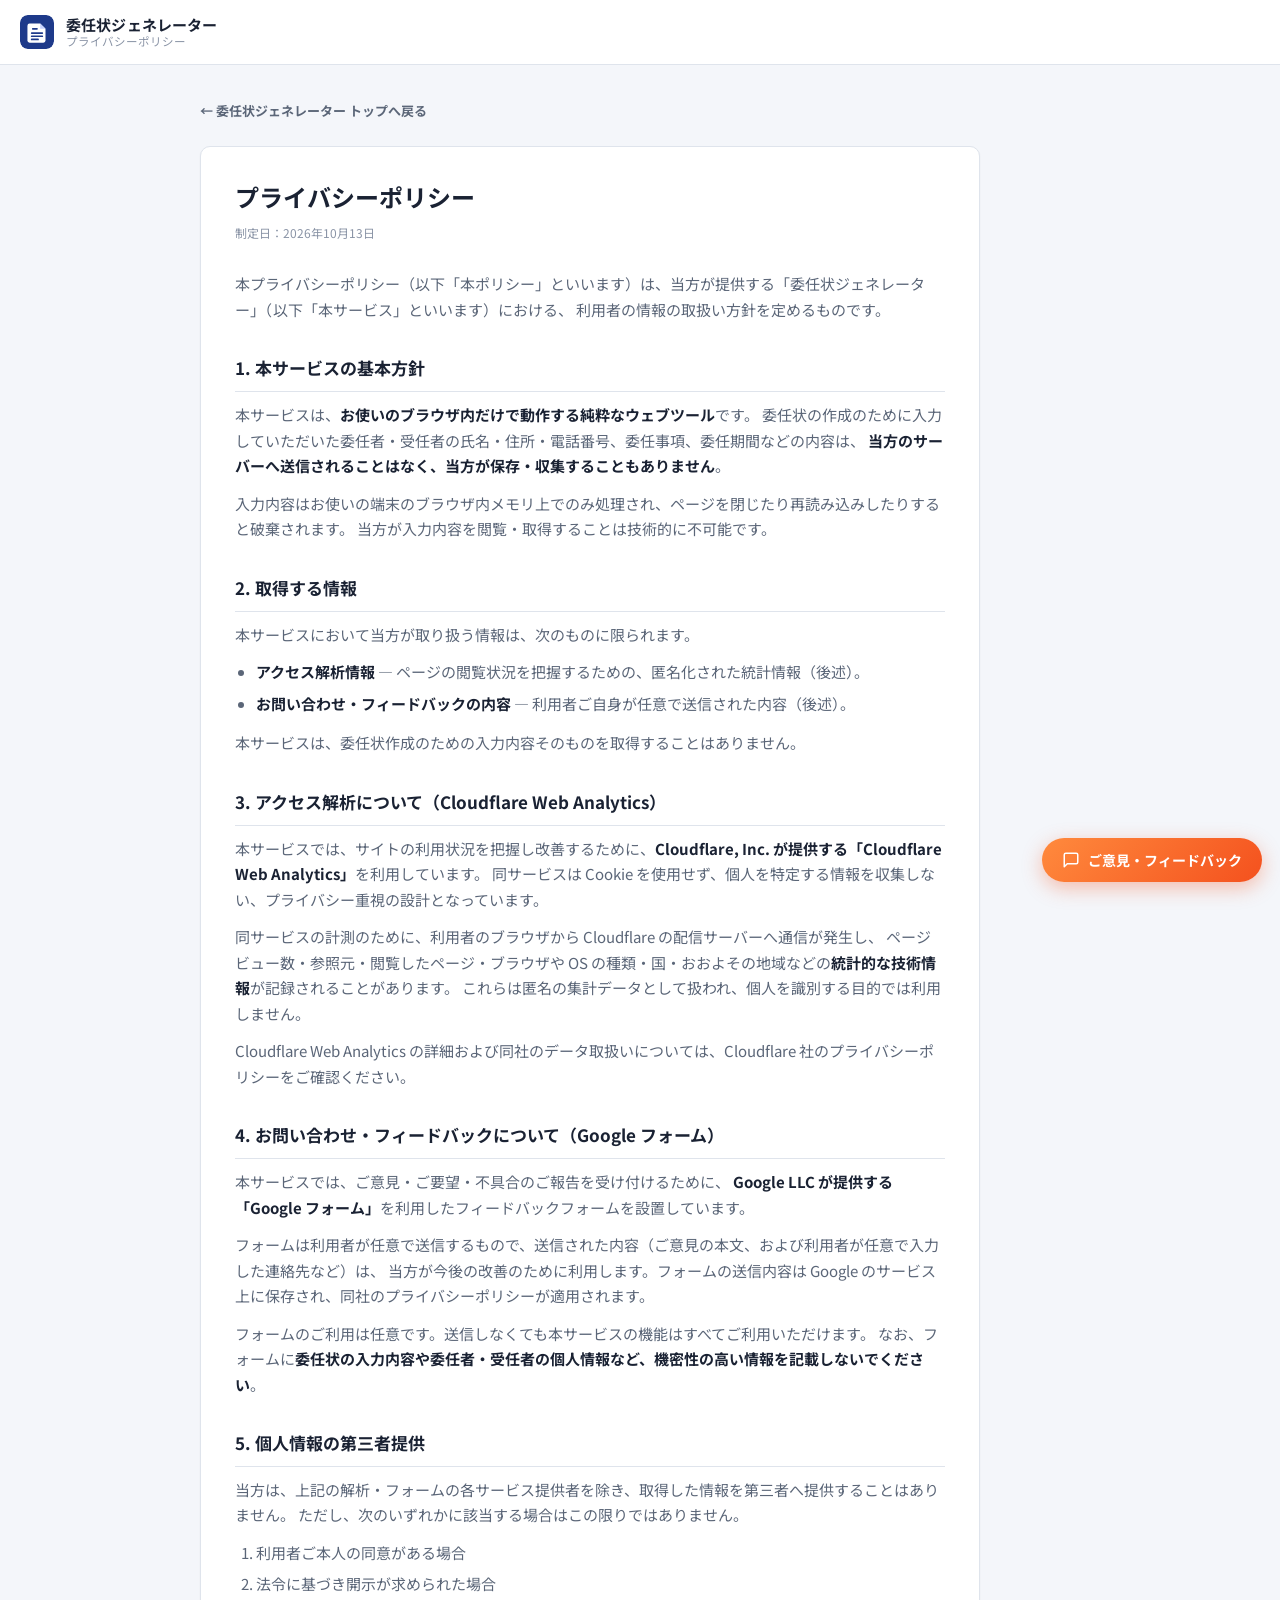
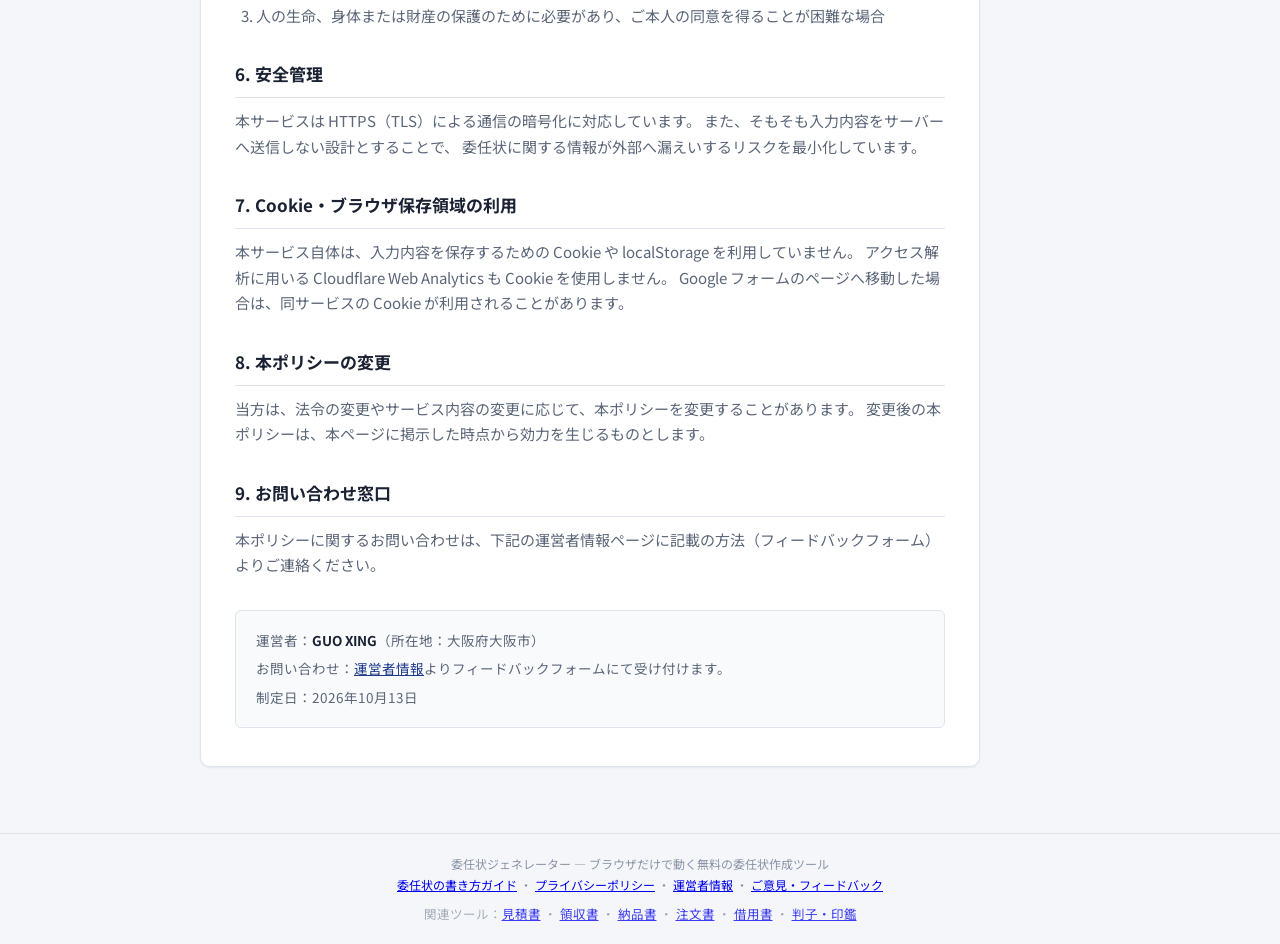
==== privacy.html @ 8fd9bf95 "新建委任状ジェネレーター：委任状PDF作成ツール(双栏form+A4预览+i18n+書き方教程)" ====
<!DOCTYPE html>
<html lang="ja">
<head>
<meta charset="UTF-8">
<meta name="viewport" content="width=device-width, initial-scale=1">
<title>プライバシーポリシー｜委任状ジェネレーター</title>
<meta name="description" content="委任状ジェネレーターにおける個人情報・利用データの取扱い方針です。委任者・受任者の氏名住所など入力内容はブラウザ内のみで処理され、サーバーへ送信・保存されません。アクセス解析（Cloudflare Web Analytics）とフィードバック（Google フォーム）についても説明します。">
<meta name="robots" content="index, follow">
<link rel="canonical" href="https://www.reveriel.com/ininjo-generator/privacy.html">
<meta property="og:type" content="website">
<meta property="og:title" content="プライバシーポリシー｜委任状ジェネレーター">
<meta property="og:description" content="入力内容はブラウザ内のみで処理。サーバーへ送信・保存しません。アクセス解析とお問い合わせの取扱いについて定めます。">
<meta property="og:locale" content="ja_JP">
<meta property="og:url" content="https://www.reveriel.com/ininjo-generator/privacy.html">
<meta property="og:image" content="https://www.reveriel.com/ininjo-generator/og-image.png">
<meta name="twitter:card" content="summary_large_image">
<meta name="twitter:image" content="https://www.reveriel.com/ininjo-generator/og-image.png">
<link rel="icon" href="data:image/svg+xml,%3Csvg xmlns='http://www.w3.org/2000/svg' viewBox='0 0 32 32'%3E%3Crect width='32' height='32' rx='7' fill='%231e3a8a'/%3E%3Cpath d='M9 8h10l5 5v11a2 2 0 0 1-2 2H9a2 2 0 0 1-2-2V10a2 2 0 0 1 2-2z' fill='%23ffffff'/%3E%3Cpath d='M19 8v5h5' fill='%23c7d2fe'/%3E%3Cg stroke='%231e3a8a' stroke-width='1.6' stroke-linecap='round'%3E%3Cpath d='M12 13h4M11 17h10M11 20h10M11 23h6'/%3E%3C/g%3E%3C/svg%3E">
<link rel="preconnect" href="https://fonts.googleapis.com">
<link rel="preconnect" href="https://fonts.gstatic.com" crossorigin>
<link href="https://fonts.googleapis.com/css2?family=Noto+Sans+JP:wght@400;500;700&display=swap" rel="stylesheet">
<link rel="stylesheet" href="style.css">
<link rel="stylesheet" href="guide.css">
<!-- Cloudflare Web Analytics --><script type='module' src='https://static.cloudflareinsights.com/beacon.min.js' data-cf-beacon='{"token": "6fc01bf3ac5e457ba1bd16b91e5b653e"}'></script><!-- End Cloudflare Web Analytics -->
</head>
<body>

<header class="site-header no-print">
  <div class="wrap header-inner">
    <a class="brand" href="https://www.reveriel.com/ininjo-generator/" style="text-decoration:none;color:inherit;">
      <svg class="brand-mark" viewBox="0 0 32 32" aria-hidden="true">
        <rect width="32" height="32" rx="7" fill="currentColor"/>
        <path d="M9 8h10l5 5v11a2 2 0 0 1-2 2H9a2 2 0 0 1-2-2V10a2 2 0 0 1 2-2z" fill="#fff"/>
        <path d="M19 8v5h5" fill="#c7d2fe"/>
        <g stroke="currentColor" stroke-width="1.6" stroke-linecap="round">
          <path d="M12 13h4M11 17h10M11 20h10M11 23h6"/>
        </g>
      </svg>
      <div class="brand-text">
        <strong>委任状ジェネレーター</strong>
        <span>プライバシーポリシー</span>
      </div>
    </a>
  </div>
</header>

<main class="wrap">
  <section class="legal-page">
    <div class="guide-col">
      <a class="legal-back" href="https://www.reveriel.com/ininjo-generator/">← 委任状ジェネレーター トップへ戻る</a>

      <article class="legal">
        <h1>プライバシーポリシー</h1>
        <p class="legal-meta">制定日：2026年10月13日</p>

        <p>
          本プライバシーポリシー（以下「本ポリシー」といいます）は、当方が提供する「委任状ジェネレーター」（以下「本サービス」といいます）における、
          利用者の情報の取扱い方針を定めるものです。
        </p>

        <h2>1. 本サービスの基本方針</h2>
        <p>
          本サービスは、<strong>お使いのブラウザ内だけで動作する純粋なウェブツール</strong>です。
          委任状の作成のために入力していただいた委任者・受任者の氏名・住所・電話番号、委任事項、委任期間などの内容は、
          <strong>当方のサーバーへ送信されることはなく、当方が保存・収集することもありません</strong>。
        </p>
        <p>
          入力内容はお使いの端末のブラウザ内メモリ上でのみ処理され、ページを閉じたり再読み込みしたりすると破棄されます。
          当方が入力内容を閲覧・取得することは技術的に不可能です。
        </p>

        <h2>2. 取得する情報</h2>
        <p>本サービスにおいて当方が取り扱う情報は、次のものに限られます。</p>
        <ul>
          <li><strong>アクセス解析情報</strong> — ページの閲覧状況を把握するための、匿名化された統計情報（後述）。</li>
          <li><strong>お問い合わせ・フィードバックの内容</strong> — 利用者ご自身が任意で送信された内容（後述）。</li>
        </ul>
        <p>本サービスは、委任状作成のための入力内容そのものを取得することはありません。</p>

        <h2>3. アクセス解析について（Cloudflare Web Analytics）</h2>
        <p>
          本サービスでは、サイトの利用状況を把握し改善するために、<strong>Cloudflare, Inc. が提供する「Cloudflare Web Analytics」</strong>を利用しています。
          同サービスは Cookie を使用せず、個人を特定する情報を収集しない、プライバシー重視の設計となっています。
        </p>
        <p>
          同サービスの計測のために、利用者のブラウザから Cloudflare の配信サーバーへ通信が発生し、
          ページビュー数・参照元・閲覧したページ・ブラウザや OS の種類・国・おおよその地域などの<strong>統計的な技術情報</strong>が記録されることがあります。
          これらは匿名の集計データとして扱われ、個人を識別する目的では利用しません。
        </p>
        <p>
          Cloudflare Web Analytics の詳細および同社のデータ取扱いについては、Cloudflare 社のプライバシーポリシーをご確認ください。
        </p>

        <h2>4. お問い合わせ・フィードバックについて（Google フォーム）</h2>
        <p>
          本サービスでは、ご意見・ご要望・不具合のご報告を受け付けるために、
          <strong>Google LLC が提供する「Google フォーム」</strong>を利用したフィードバックフォームを設置しています。
        </p>
        <p>
          フォームは利用者が任意で送信するもので、送信された内容（ご意見の本文、および利用者が任意で入力した連絡先など）は、
          当方が今後の改善のために利用します。フォームの送信内容は Google のサービス上に保存され、同社のプライバシーポリシーが適用されます。
        </p>
        <p>
          フォームのご利用は任意です。送信しなくても本サービスの機能はすべてご利用いただけます。
          なお、フォームに<strong>委任状の入力内容や委任者・受任者の個人情報など、機密性の高い情報を記載しないでください</strong>。
        </p>

        <h2>5. 個人情報の第三者提供</h2>
        <p>
          当方は、上記の解析・フォームの各サービス提供者を除き、取得した情報を第三者へ提供することはありません。
          ただし、次のいずれかに該当する場合はこの限りではありません。
        </p>
        <ol>
          <li>利用者ご本人の同意がある場合</li>
          <li>法令に基づき開示が求められた場合</li>
          <li>人の生命、身体または財産の保護のために必要があり、ご本人の同意を得ることが困難な場合</li>
        </ol>

        <h2>6. 安全管理</h2>
        <p>
          本サービスは HTTPS（TLS）による通信の暗号化に対応しています。
          また、そもそも入力内容をサーバーへ送信しない設計とすることで、
          委任状に関する情報が外部へ漏えいするリスクを最小化しています。
        </p>

        <h2>7. Cookie・ブラウザ保存領域の利用</h2>
        <p>
          本サービス自体は、入力内容を保存するための Cookie や localStorage を利用していません。
          アクセス解析に用いる Cloudflare Web Analytics も Cookie を使用しません。
          Google フォームのページへ移動した場合は、同サービスの Cookie が利用されることがあります。
        </p>

        <h2>8. 本ポリシーの変更</h2>
        <p>
          当方は、法令の変更やサービス内容の変更に応じて、本ポリシーを変更することがあります。
          変更後の本ポリシーは、本ページに掲示した時点から効力を生じるものとします。
        </p>

        <h2>9. お問い合わせ窓口</h2>
        <p>
          本ポリシーに関するお問い合わせは、下記の運営者情報ページに記載の方法（フィードバックフォーム）よりご連絡ください。
        </p>
        <div class="legal-contact">
          <p>運営者：<strong>GUO XING</strong>（所在地：大阪府大阪市）</p>
          <p>お問い合わせ：<a href="https://www.reveriel.com/ininjo-generator/company.html">運営者情報</a>よりフィードバックフォームにて受け付けます。</p>
          <p>制定日：2026年10月13日</p>
        </div>
      </article>
    </div>
  </section>
</main>

<footer class="site-footer no-print">
  <div class="wrap">
    <p>委任状ジェネレーター — ブラウザだけで動く無料の委任状作成ツール</p>
    <p>
      <a href="https://www.reveriel.com/ininjo-generator/ininjo-kakikata.html">委任状の書き方ガイド</a> ・
      <a href="https://www.reveriel.com/ininjo-generator/privacy.html">プライバシーポリシー</a> ・
      <a href="https://www.reveriel.com/ininjo-generator/company.html">運営者情報</a> ・
      <a href="https://docs.google.com/forms/d/e/1FAIpQLSfHGUfgAlViT3TFiVtJi_EpJ4ioUpd9oGyaJ7rehEV-gBH_PA/viewform?usp=pp_url&amp;entry.1745177199=%E5%A7%94%E4%BB%BB%E7%8A%B6" target="_blank" rel="noopener">ご意見・フィードバック</a>
    </p>
    <p style="margin-top:8px;font-size:12.5px;opacity:.75;">関連ツール：<a href="https://www.reveriel.com/mitsumori-pdf/">見積書</a> ・ <a href="https://www.reveriel.com/ryoshusho-pdf/">領収書</a> ・ <a href="https://www.reveriel.com/nohinsho-pdf/">納品書</a> ・ <a href="https://www.reveriel.com/chumonsho-pdf/">注文書</a> ・ <a href="https://www.reveriel.com/shakuyo-contract/">借用書</a> ・ <a href="https://www.reveriel.com/hanko-generator/">判子・印鑑</a></p>
  </div>
</footer>

<a href="https://docs.google.com/forms/d/e/1FAIpQLSfHGUfgAlViT3TFiVtJi_EpJ4ioUpd9oGyaJ7rehEV-gBH_PA/viewform?usp=pp_url&amp;entry.1745177199=%E5%A7%94%E4%BB%BB%E7%8A%B6" target="_blank" rel="noopener" class="feedback-fab" aria-label="ご意見・フィードバックを送る">
  <svg viewBox="0 0 24 24" fill="none" stroke="currentColor" stroke-width="2" stroke-linecap="round" stroke-linejoin="round" aria-hidden="true"><path d="M21 15a2 2 0 0 1-2 2H7l-4 4V5a2 2 0 0 1 2-2h14a2 2 0 0 1 2 2z"/></svg>
  <span>ご意見・フィードバック</span>
</a>
</body>
</html>
---- style.css ----
/* =========================================================
   委任状ジェネレーター — style.css
   （見積書・借用書ツールと同じ配色・A4 排版を踏襲）
   ========================================================= */

:root {
  --c-bg:            #f4f6fa;
  --c-surface:       #ffffff;
  --c-surface-2:     #f8fafc;
  --c-border:        #dfe4ec;
  --c-border-strong: #c3cad6;
  --c-text:          #1a2233;
  --c-text-muted:    #5b6678;
  --c-text-faint:    #8a94a6;
  --c-accent:        #1e3a8a;
  --c-accent-soft:   #e8edf9;
  --c-accent-hover:  #16295f;
  --c-danger:        #b42318;
  --c-danger-soft:   #fef3f2;
  --c-success:       #067647;
  --c-focus:         #4f7cf7;

  --paper-bg:        #ffffff;
  --paper-ink:       #111827;
  --paper-line:      #d7dce5;
  --paper-line-soft: #eaedf3;
  --paper-accent:    #1e3a8a;

  --radius:    10px;
  --radius-sm: 6px;
  --shadow-sm: 0 1px 2px rgba(16, 24, 40, .06);
  --shadow-lg: 0 4px 24px rgba(16, 24, 40, .10);

  --font: "Noto Sans JP", -apple-system, BlinkMacSystemFont, "Hiragino Kaku Gothic ProN",
          "Hiragino Sans", "Yu Gothic", Meiryo, sans-serif;
  --font-serif: "Noto Serif JP", "Hiragino Mincho ProN", "Yu Mincho", YuMincho, serif;
}

@media (prefers-color-scheme: dark) {
  :root {
    --c-bg:            #10141c;
    --c-surface:       #18202c;
    --c-surface-2:     #1e2733;
    --c-border:        #2c3644;
    --c-border-strong: #3d4a5c;
    --c-text:          #e8ecf3;
    --c-text-muted:    #a2adbe;
    --c-text-faint:    #7d8899;
    --c-accent:        #7f9bf5;
    --c-accent-soft:   #1e2a45;
    --c-accent-hover:  #9db3f8;
    --c-danger:        #f4746a;
    --c-danger-soft:   #33191a;
    --c-success:       #4ec98b;
    --shadow-sm: 0 1px 2px rgba(0, 0, 0, .4);
    --shadow-lg: 0 4px 24px rgba(0, 0, 0, .5);
  }
}

* { box-sizing: border-box; }

/* `hidden` 属性は UA スタイルの [hidden]{display:none} に依存するため、
   作者スタイルで display を指定した要素では無効になる。確実に効かせる。 */
[hidden] { display: none !important; }

html { -webkit-text-size-adjust: 100%; }

body {
  margin: 0;
  background: var(--c-bg);
  color: var(--c-text);
  font-family: var(--font);
  font-size: 15px;
  line-height: 1.7;
  font-feature-settings: "palt" 0;
}

.wrap {
  width: 100%;
  max-width: 1440px;
  margin-inline: auto;
  padding-inline: 20px;
}

.ic { width: 1.1em; height: 1.1em; flex: none; }

/* ---------------- ヘッダー ---------------- */

.site-header {
  position: sticky;
  top: 0;
  z-index: 30;
  background: var(--c-surface);
  border-bottom: 1px solid var(--c-border);
  backdrop-filter: saturate(180%) blur(8px);
}

.header-inner {
  display: flex;
  align-items: center;
  justify-content: space-between;
  gap: 16px;
  min-height: 64px;
  flex-wrap: wrap;
  padding-block: 10px;
}

.brand { display: flex; align-items: center; gap: 12px; }

.brand-mark {
  width: 34px; height: 34px; flex: none;
  color: var(--c-accent);
  border-radius: 8px;
}

.brand-text { display: flex; flex-direction: column; line-height: 1.3; }
.brand-text strong { font-size: 15px; font-weight: 700; letter-spacing: .01em; }
.brand-text span { font-size: 11.5px; color: var(--c-text-faint); }

.header-actions { display: flex; align-items: center; gap: 8px; flex-wrap: wrap; }

/* ---------------- ボタン ---------------- */

.btn {
  display: inline-flex;
  align-items: center;
  justify-content: center;
  gap: 7px;
  padding: 10px 18px;
  font-family: inherit;
  font-size: 14px;
  font-weight: 500;
  line-height: 1.2;
  border: 1px solid transparent;
  border-radius: var(--radius-sm);
  cursor: pointer;
  text-decoration: none;
  transition: background-color .15s, border-color .15s, color .15s;
  white-space: nowrap;
}

.btn:focus-visible { outline: 2px solid var(--c-focus); outline-offset: 2px; }

.btn-primary { background: var(--c-accent); color: #fff; }
.btn-primary:hover { background: var(--c-accent-hover); }
@media (prefers-color-scheme: dark) { .btn-primary { color: #0d1220; } }

.btn-ghost {
  background: transparent;
  color: var(--c-text-muted);
  border-color: var(--c-border);
}
.btn-ghost:hover { background: var(--c-surface-2); color: var(--c-text); }

.btn-outline {
  background: var(--c-surface);
  color: var(--c-accent);
  border-color: var(--c-border-strong);
}
.btn-outline:hover { background: var(--c-accent-soft); border-color: var(--c-accent); }

.btn-sm { padding: 7px 13px; font-size: 13px; }

/* ---------------- レイアウト ---------------- */

.layout {
  display: grid;
  grid-template-columns: minmax(380px, 1fr) minmax(0, 1.25fr);
  gap: 26px;
  align-items: start;
  padding-block: 26px 40px;
}

@media (max-width: 980px) {
  /* minmax(0,1fr) にしないと、中の要素の min-content 幅で
     グリッドが横に広がってしまう（横スクロールの原因） */
  .layout { grid-template-columns: minmax(0, 1fr); gap: 20px; }
}

.pane { min-width: 0; }

.form-pane { display: flex; flex-direction: column; gap: 14px; }

.pane-head h2 { margin: 0 0 4px; font-size: 17px; font-weight: 700; }
.pane-head .hint { margin: 0; }

/* ---------------- フォーム ---------------- */

.card {
  background: var(--c-surface);
  border: 1px solid var(--c-border);
  border-radius: var(--radius);
  padding: 18px;
  margin: 0 0 14px;
  box-shadow: var(--shadow-sm);
}

.card legend {
  padding: 0 6px;
  font-size: 13.5px;
  font-weight: 700;
  color: var(--c-text);
}

.field { margin-bottom: 14px; }
.field:last-child { margin-bottom: 0; }

.field label {
  display: block;
  font-size: 13px;
  font-weight: 500;
  color: var(--c-text-muted);
  margin-bottom: 5px;
}

.req {
  display: inline-block;
  margin-left: 6px;
  font-size: 10.5px;
  font-weight: 500;
  color: var(--c-danger);
  border: 1px solid currentColor;
  border-radius: 3px;
  padding: 0 4px;
  line-height: 1.5;
  vertical-align: 1px;
}

.grid-2 {
  display: grid;
  grid-template-columns: 1fr 1fr;
  gap: 12px;
}

@media (max-width: 560px) {
  .grid-2 { grid-template-columns: 1fr; gap: 0; }
}

input[type="text"],
input[type="date"],
select,
textarea {
  width: 100%;
  padding: 9px 11px;
  font-family: inherit;
  font-size: 14px;
  color: var(--c-text);
  background: var(--c-surface-2);
  border: 1px solid var(--c-border);
  border-radius: var(--radius-sm);
  transition: border-color .15s, box-shadow .15s, background-color .15s;
}

textarea { resize: vertical; line-height: 1.6; }

input:focus, select:focus, textarea:focus {
  outline: none;
  background: var(--c-surface);
  border-color: var(--c-accent);
  box-shadow: 0 0 0 3px var(--c-accent-soft);
}

.help {
  margin: 5px 0 0;
  font-size: 11.5px;
  color: var(--c-text-faint);
  line-height: 1.5;
}

.hint {
  font-size: 12px;
  color: var(--c-text-faint);
  line-height: 1.6;
}

/* ラジオ（委任期間の有無） */

.radio-row {
  display: flex;
  flex-wrap: wrap;
  gap: 8px 18px;
  margin: 0 0 12px;
  padding: 0;
  border: 0;
}

.radio-row label {
  display: inline-flex;
  align-items: center;
  gap: 6px;
  font-size: 13.5px;
  color: var(--c-text);
  cursor: pointer;
}

.radio-row input[type="radio"] { accent-color: var(--c-accent); width: 15px; height: 15px; }

/* ---------------- プレビュー ---------------- */

.preview-pane { position: static; }

.preview-bar {
  display: flex;
  align-items: center;
  gap: 7px;
  font-size: 12px;
  color: var(--c-text-faint);
  margin-bottom: 8px;
  padding-left: 2px;
}

.preview-bar .dot {
  width: 7px; height: 7px;
  border-radius: 50%;
  background: var(--c-success);
  box-shadow: 0 0 0 3px color-mix(in srgb, var(--c-success) 20%, transparent);
}

.paper-wrap { overflow-x: auto; }

.paper {
  width: 100%;
  max-width: 210mm;
  min-height: 297mm;
  margin-inline: auto;
  padding: 16mm 17mm;
  background: var(--paper-bg);
  color: var(--paper-ink);
  border: 1px solid var(--c-border);
  border-radius: 4px;
  box-shadow: var(--shadow-lg);
  font-family: var(--font-serif);
  font-size: 13px;
  line-height: 1.75;
}

/* 宛先 + 作成日 */

.doc-topline {
  display: flex;
  align-items: flex-start;
  justify-content: space-between;
  gap: 20px;
  margin-bottom: 30px;
}

.doc-recipient {
  margin: 0;
  font-size: 15px;
  font-weight: 600;
  line-height: 1.5;
  word-break: break-word;
  max-width: 60%;
}

.doc-recipient .honorific { margin-left: 6px; font-size: 13px; font-weight: 500; }

.doc-date {
  margin: 0;
  font-size: 13.5px;
  text-align: right;
  white-space: nowrap;
}

/* 書類タイトル */

.doc-title {
  margin: 0 0 26px;
  font-size: 26px;
  font-weight: 700;
  letter-spacing: .3em;
  text-indent: .3em;
  text-align: center;
  color: var(--paper-ink);
}

.doc-lead {
  margin: 0 0 22px;
  font-size: 13.5px;
  line-height: 2;
  word-break: break-word;
}

.ki-mark {
  margin: 0 0 14px;
  font-size: 15px;
  font-weight: 700;
  letter-spacing: .6em;
  text-indent: .6em;
  text-align: center;
}

/* 記書きの項目 */

.doc-items {
  margin: 0;
  padding: 0;
  list-style: none;
  counter-reset: item;
}

.doc-item {
  position: relative;
  padding-left: 2.2em;
  margin-bottom: 18px;
}

.doc-item::before {
  counter-increment: item;
  content: counter(item) ".";
  position: absolute;
  left: .6em;
  top: 0;
  font-weight: 600;
}

.item-title {
  margin: 0 0 4px;
  font-size: 13.5px;
  font-weight: 700;
}

.item-body {
  margin: 0;
  font-size: 13px;
  line-height: 1.9;
  white-space: pre-wrap;
  word-break: break-word;
}

/* 当事者（受任者）情報 */

.party { margin: 0; }

.party-line {
  display: flex;
  gap: 10px;
  margin: 0 0 2px;
  font-size: 13px;
  line-height: 1.8;
}

.party-label {
  flex: none;
  min-width: 3.6em;
  color: #6b7280;
}

.party-value { word-break: break-word; }

/* 署名・押印欄 */

.sign-block {
  margin-top: 34px;
  display: flex;
  flex-direction: column;
  align-items: flex-end;
  text-align: right;
}

.sign-date { margin: 0 0 14px; font-size: 13.5px; }

.sign-role {
  margin: 0 0 4px;
  font-size: 12.5px;
  font-weight: 700;
  letter-spacing: .1em;
}

.sign-line {
  display: flex;
  gap: 10px;
  justify-content: flex-end;
  align-items: baseline;
  margin: 0 0 2px;
  font-size: 13px;
  line-height: 1.9;
  max-width: 100%;
}

.sign-line .party-label { min-width: 3.4em; }

.sign-name { font-size: 15px; font-weight: 600; letter-spacing: .06em; }

.seal-box {
  display: inline-flex;
  align-items: center;
  justify-content: center;
  width: 26px; height: 26px;
  margin-left: 10px;
  border: 1.4px solid var(--paper-accent);
  border-radius: 3px;
  color: var(--paper-accent);
  font-size: 13px;
  line-height: 1;
  flex: none;
  transform: translateY(4px);
}

/* 注記 */

.paper-footnote {
  margin: 26px 0 0;
  padding-top: 8px;
  border-top: 1px solid var(--paper-line-soft);
  font-size: 10.5px;
  color: #6b7280;
}

/* プレースホルダ・未入力表示（画面上のみ。印刷時は非表示） */
.ph { color: #9aa3b2; font-weight: 400; }

/* ---------------- プライバシー注記 ---------------- */

.privacy-note {
  display: flex;
  align-items: flex-start;
  gap: 8px;
  margin: 0;
  padding: 11px 14px;
  font-size: 12px;
  color: var(--c-text-muted);
  background: var(--c-surface-2);
  border: 1px solid var(--c-border);
  border-radius: var(--radius);
  line-height: 1.6;
}

.privacy-note .ic { color: var(--c-success); margin-top: .2em; }

/* ---------------- SEO セクション ---------------- */

.seo {
  grid-column: 1 / -1;
  background: var(--c-surface);
  border: 1px solid var(--c-border);
  border-radius: var(--radius);
  padding: 28px 30px;
  box-shadow: var(--shadow-sm);
}

@media (max-width: 640px) {
  .seo { padding: 22px 18px; }
}

.seo h2 { margin: 0 0 12px; font-size: 19px; font-weight: 700; }

.seo h3 {
  margin: 26px 0 10px;
  font-size: 15px;
  font-weight: 700;
  padding-left: 10px;
  border-left: 3px solid var(--c-accent);
}

.seo p {
  margin: 0 0 12px;
  color: var(--c-text-muted);
  max-width: 82ch;
}

.seo strong { color: var(--c-text); font-weight: 700; }

.seo-list {
  margin: 0 0 8px;
  padding-left: 1.3em;
  color: var(--c-text-muted);
  max-width: 82ch;
}

.seo-list li { margin-bottom: 7px; }

.faq { margin: 0; max-width: 82ch; }
.faq dt {
  font-weight: 700;
  color: var(--c-text);
  margin-top: 14px;
  font-size: 14px;
}
.faq dd {
  margin: 4px 0 0;
  color: var(--c-text-muted);
}

.disclaimer {
  margin-top: 24px !important;
  padding-top: 14px;
  border-top: 1px solid var(--c-border);
  font-size: 12px;
  color: var(--c-text-faint) !important;
}

/* ---------------- フッター ---------------- */

.site-footer {
  border-top: 1px solid var(--c-border);
  padding-block: 20px;
  margin-top: 10px;
}

.site-footer p {
  margin: 0;
  font-size: 12px;
  color: var(--c-text-faint);
  text-align: center;
}

/* =========================================================
   印刷 / PDF 出力
   ========================================================= */

@page {
  size: A4 portrait;
  margin: 16mm 17mm;
}

@media print {
  :root {
    --c-bg: #fff;
    --c-surface: #fff;
  }

  html, body {
    background: #fff !important;
    color: #000;
    font-size: 11pt;
  }

  /* 印刷対象（プレビュー）を素直に流すためのリセット。
     注意: `.pane` はここに含めないこと。`.form-pane` も `.pane` を持つため、
     後方の display:block !important が非表示指定を打ち消してしまう。 */
  .wrap,
  .layout,
  .preview-pane,
  .preview-pane .paper-wrap {
    display: block !important;
    width: auto !important;
    max-width: none !important;
    margin: 0 !important;
    padding: 0 !important;
    gap: 0 !important;
    position: static !important;
    overflow: visible !important;
    box-shadow: none !important;
    border: 0 !important;
    background: transparent !important;
  }

  /* 印刷しない要素。上のリセットより必ず後に置く。 */
  .no-print,
  .feedback-fab,
  .site-header,
  .form-pane,
  .seo,
  .site-footer,
  .preview-bar {
    display: none !important;
  }

  .paper {
    width: 100% !important;
    max-width: none !important;
    min-height: 0 !important;
    margin: 0 !important;
    padding: 0 !important;
    border: 0 !important;
    border-radius: 0 !important;
    box-shadow: none !important;
    background: #fff !important;
    color: #000 !important;
    font-size: 11pt;
    line-height: 1.8;
  }

  .doc-item,
  .sign-block,
  .doc-topline {
    break-inside: avoid;
    page-break-inside: avoid;
  }

  .doc-title { break-after: avoid; page-break-after: avoid; font-size: 20pt; letter-spacing: .3em; margin-bottom: 11mm; }
  .seal-box { -webkit-print-color-adjust: exact; print-color-adjust: exact; }

  .sign-block { break-inside: auto; }
  a[href]::after { content: none !important; }

  /* 画面用のヒント表示は紙に出さない */
  .ph { display: none !important; }
}

/* =========================================================
   シェア（バイラル導線） — 印刷時は .no-print で非表示
   ========================================================= */
.share-block {
  grid-column: 1 / -1;
  background: var(--c-surface);
  border: 1px solid var(--c-border);
  border-radius: var(--radius);
  padding: 20px 22px;
  box-shadow: var(--shadow-sm);
}
.share-block-title {
  display: flex;
  align-items: center;
  gap: 8px;
  margin: 0 0 14px;
  font-size: 14px;
  font-weight: 700;
  color: var(--c-text);
}
.share-block-title svg { width: 16px; height: 16px; color: var(--c-accent); flex-shrink: 0; }
.share-row { display: flex; flex-wrap: wrap; gap: 10px; }
.share-btn { flex: 1 1 150px; min-width: 0; }
.share-btn .share-logo { width: 18px; height: 18px; flex-shrink: 0; }
.share-x { background: #0f1419; color: #fff; border-color: #0f1419; }
.share-x:hover { background: #2a3036; border-color: #2a3036; }
.share-line { background: #06c755; color: #fff; border-color: #06c755; }
.share-line:hover { background: #05b34c; border-color: #05b34c; }
.share-copy, .share-img { background: transparent; color: var(--c-text-muted); border-color: var(--c-border); }
.share-copy:hover, .share-img:hover { background: var(--c-surface-2); color: var(--c-text); }
.share-btn[disabled] { opacity: .6; cursor: default; }
.share-url { margin: 12px 0 0; font-size: 12px; color: var(--c-text-faint); word-break: break-all; }
@media (max-width: 560px) {
  .share-block { padding: 18px 16px; }
  .share-row { gap: 8px; }
  .share-btn { flex: 1 1 calc(50% - 4px); font-size: 13px; padding: 10px 10px; }
  .share-btn span { white-space: normal; }
}

/* ===== フィードバックFAB（右下固定・常時表示） ===== */
.feedback-fab {
  position: fixed;
  right: 18px;
  bottom: 18px;
  z-index: 10000;
  display: inline-flex;
  align-items: center;
  gap: 8px;
  padding: 13px 20px;
  background: linear-gradient(135deg, #ff8a3d, #f4511e);
  color: #fff !important;
  border-radius: 999px;
  box-shadow: 0 6px 20px rgba(244, 81, 30, 0.35);
  font-size: 14px;
  font-weight: 700;
  line-height: 1;
  text-decoration: none !important;
  transition: transform 0.15s ease, box-shadow 0.15s ease;
}
.feedback-fab:hover {
  transform: translateY(-3px);
  box-shadow: 0 10px 28px rgba(244, 81, 30, 0.45);
  color: #fff !important;
}
.feedback-fab:focus-visible { outline: 3px solid rgba(244, 81, 30, 0.5); outline-offset: 2px; }
.feedback-fab svg { width: 18px; height: 18px; flex: none; }
@media (max-width: 600px) {
  .feedback-fab { right: 14px; bottom: 14px; padding: 11px 16px; font-size: 13px; }
  .feedback-fab svg { width: 16px; height: 16px; }
}
---- guide.css ----
/* =========================================================
   書き方ガイド / 法務ページ 共通スタイル
   style.css の CSS 変数を継承し、ブランドの色味・ダークモードに追従する。
   ========================================================= */

/* ---------------- レイアウト ---------------- */

.guide-col { max-width: 880px; margin-inline: auto; }

/* ---------------- パンくず ---------------- */

.breadcrumb {
  padding-block: 16px 0;
  font-size: 12.5px;
  color: var(--c-text-faint);
}
.breadcrumb ol { list-style: none; display: flex; flex-wrap: wrap; gap: 4px; margin: 0; padding: 0; }
.breadcrumb li { display: inline-flex; align-items: center; gap: 4px; }
.breadcrumb a { color: var(--c-accent); text-decoration: none; }
.breadcrumb a:hover { text-decoration: underline; }
.breadcrumb li + li::before { content: "\203A"; color: var(--c-text-faint); }

/* ---------------- 記事本体 ---------------- */

.guide {
  background: var(--c-surface);
  border: 1px solid var(--c-border);
  border-radius: var(--radius);
  box-shadow: var(--shadow-sm);
  margin-block: 16px 8px;
  padding: 34px 38px 40px;
}
@media (max-width: 640px) { .guide { padding: 22px 18px 26px; } }

.guide h1 {
  margin: 0 0 12px;
  font-size: 26px;
  line-height: 1.5;
  letter-spacing: .01em;
  color: var(--c-text);
}
.guide .guide-meta { margin: 0 0 16px; font-size: 12px; color: var(--c-text-faint); }
.guide-lead { margin: 0 0 8px; font-size: 15.5px; line-height: 1.85; color: var(--c-text-muted); }
.guide h2 {
  margin: 38px 0 14px;
  padding-left: 12px;
  font-size: 20px;
  line-height: 1.5;
  border-left: 4px solid var(--c-accent);
  color: var(--c-text);
}
.guide h2:first-of-type { margin-top: 30px; }
.guide h3 { margin: 26px 0 10px; font-size: 16.5px; line-height: 1.5; color: var(--c-text); }
.guide p { margin: 0 0 14px; color: var(--c-text-muted); }
.guide strong { color: var(--c-text); font-weight: 700; }
.guide ul, .guide ol { margin: 0 0 16px; padding-left: 1.5em; color: var(--c-text-muted); }
.guide li { margin-bottom: 7px; }
.guide a:not(.btn) { color: var(--c-accent); }

.guide-example {
  margin: 0 0 16px;
  padding: 16px 18px;
  background: var(--c-surface-2);
  border: 1px solid var(--c-border);
  border-radius: var(--radius-sm);
  font-family: "Noto Serif JP", "Hiragino Mincho ProN", "Yu Mincho", YuMincho, serif;
  font-size: 14px;
  line-height: 1.95;
  color: var(--c-text);
  white-space: pre-wrap;
}
.guide-note {
  margin: 0 0 16px;
  padding: 12px 16px;
  background: var(--c-surface-2);
  border: 1px solid var(--c-border);
  border-left: 3px solid var(--c-accent);
  border-radius: var(--radius-sm);
  font-size: 13px;
  line-height: 1.75;
  color: var(--c-text-muted);
}
.guide-note strong { color: var(--c-text); }
.guide-table { width: 100%; margin: 0 0 16px; border-collapse: collapse; font-size: 13.5px; }
.guide-table th, .guide-table td {
  padding: 10px 12px;
  text-align: left;
  border: 1px solid var(--c-border);
  color: var(--c-text-muted);
  vertical-align: top;
}
.guide-table th { background: var(--c-surface-2); color: var(--c-text); font-weight: 700; white-space: nowrap; }

/* ---------------- 上部 CTA ---------------- */

.guide-cta-box {
  display: flex;
  flex-wrap: wrap;
  align-items: center;
  justify-content: space-between;
  gap: 14px;
  margin: 4px 0 26px;
  padding: 18px 20px;
  background: var(--c-accent-soft);
  border: 1px solid var(--c-border);
  border-radius: var(--radius);
}
.guide-cta-box p { flex: 1 1 240px; margin: 0; font-size: 13.5px; line-height: 1.7; color: var(--c-text-muted); }
.guide-cta-box strong { color: var(--c-text); }
.guide-cta-box .btn { flex: none; }

/* ---------------- FAQ ---------------- */

.guide-faq { margin-top: 40px; }
.guide-faq dl { margin: 0; }
.guide-faq dt { margin-top: 16px; font-size: 14.5px; font-weight: 700; color: var(--c-text); }
.guide-faq dd { margin: 6px 0 0; color: var(--c-text-muted); }

/* ---------------- 下部 CTA ---------------- */

.guide-cta-foot {
  margin-top: 36px;
  padding: 26px 22px;
  text-align: center;
  background: var(--c-surface-2);
  border: 1px solid var(--c-border);
  border-radius: var(--radius);
}
.guide-cta-foot h2 { margin: 0 0 8px; padding: 0; border: 0; font-size: 18px; }
.guide-cta-foot p { margin: 0 0 16px; font-size: 13.5px; }
.guide-cta-foot .btn { font-size: 15px; padding: 12px 26px; }

/* ---------------- 関連ガイド ---------------- */

.guide-related {
  background: var(--c-surface);
  border: 1px solid var(--c-border);
  border-radius: var(--radius);
  box-shadow: var(--shadow-sm);
  margin-block: 18px;
  padding: 22px 24px;
}
.guide-related h2 { margin: 0 0 14px; font-size: 16px; color: var(--c-text); }
.guide-related ul { list-style: none; display: grid; gap: 12px; margin: 0; padding: 0; }
.guide-related a { color: var(--c-accent); font-weight: 600; text-decoration: none; }
.guide-related a:hover { text-decoration: underline; }
.guide-related .rel-desc { display: block; margin-top: 2px; font-size: 12.5px; font-weight: 400; color: var(--c-text-faint); }

/* =========================================================
   法務ページ（プライバシーポリシー / 運営者情報）
   ========================================================= */

.legal-page { padding-block: 32px 56px; }

.legal-back {
  display: inline-flex;
  align-items: center;
  gap: 6px;
  margin-bottom: 24px;
  font-size: 13px;
  font-weight: 700;
  color: var(--c-text-muted);
  text-decoration: none;
}
.legal-back:hover { color: var(--c-accent); }

.legal {
  max-width: 780px;
  background: var(--c-surface);
  border: 1px solid var(--c-border);
  border-radius: var(--radius);
  box-shadow: var(--shadow-sm);
  padding: 32px 34px 38px;
}
@media (max-width: 640px) { .legal { padding: 22px 18px 28px; } }

.legal h1 {
  font-size: 24px;
  margin: 0 0 8px;
  line-height: 1.5;
  color: var(--c-text);
}
.legal .legal-meta {
  font-size: 12px;
  color: var(--c-text-faint);
  margin: 0 0 28px;
}
.legal h2 {
  font-size: 17px;
  margin: 32px 0 10px;
  padding-bottom: 8px;
  border-bottom: 1px solid var(--c-border);
  color: var(--c-text);
}
.legal h3 { font-size: 15px; margin: 22px 0 6px; color: var(--c-text); }
.legal p { margin: 0 0 12px; color: var(--c-text-muted); }
.legal ol,
.legal ul { margin: 0 0 14px; padding-left: 1.4em; color: var(--c-text-muted); }
.legal ol { list-style: decimal; }
.legal ul { list-style: disc; }
.legal li { margin-bottom: 6px; }
.legal strong { color: var(--c-text); }
.legal a:not(.btn) { color: var(--c-accent); }

.legal-table {
  width: 100%;
  margin: 8px 0 18px;
  border-collapse: collapse;
  font-size: 14px;
}
.legal-table th,
.legal-table td {
  padding: 13px 16px;
  text-align: left;
  vertical-align: top;
  border-bottom: 1px solid var(--c-border);
  color: var(--c-text-muted);
}
.legal-table th {
  width: 34%;
  min-width: 140px;
  font-weight: 700;
  color: var(--c-text);
  background: var(--c-surface-2);
}
.legal-table tr:last-child th,
.legal-table tr:last-child td { border-bottom: 0; }

.legal-contact {
  margin-top: 32px;
  padding: 18px 20px;
  border: 1px solid var(--c-border);
  border-radius: var(--radius-sm);
  background: var(--c-surface-2);
  font-size: 13.5px;
  color: var(--c-text-muted);
}
.legal-contact p { margin: 0; }
.legal-contact p + p { margin-top: 6px; }

/* ---------------- 印刷 ---------------- */

@media print {
  .site-header, .site-footer, .feedback-fab, .breadcrumb,
  .guide-cta-box, .guide-cta-foot, .guide-related,
  .legal-back { display: none !important; }
  .guide, .legal { border: 0; box-shadow: none; padding: 0; background: transparent; }
}
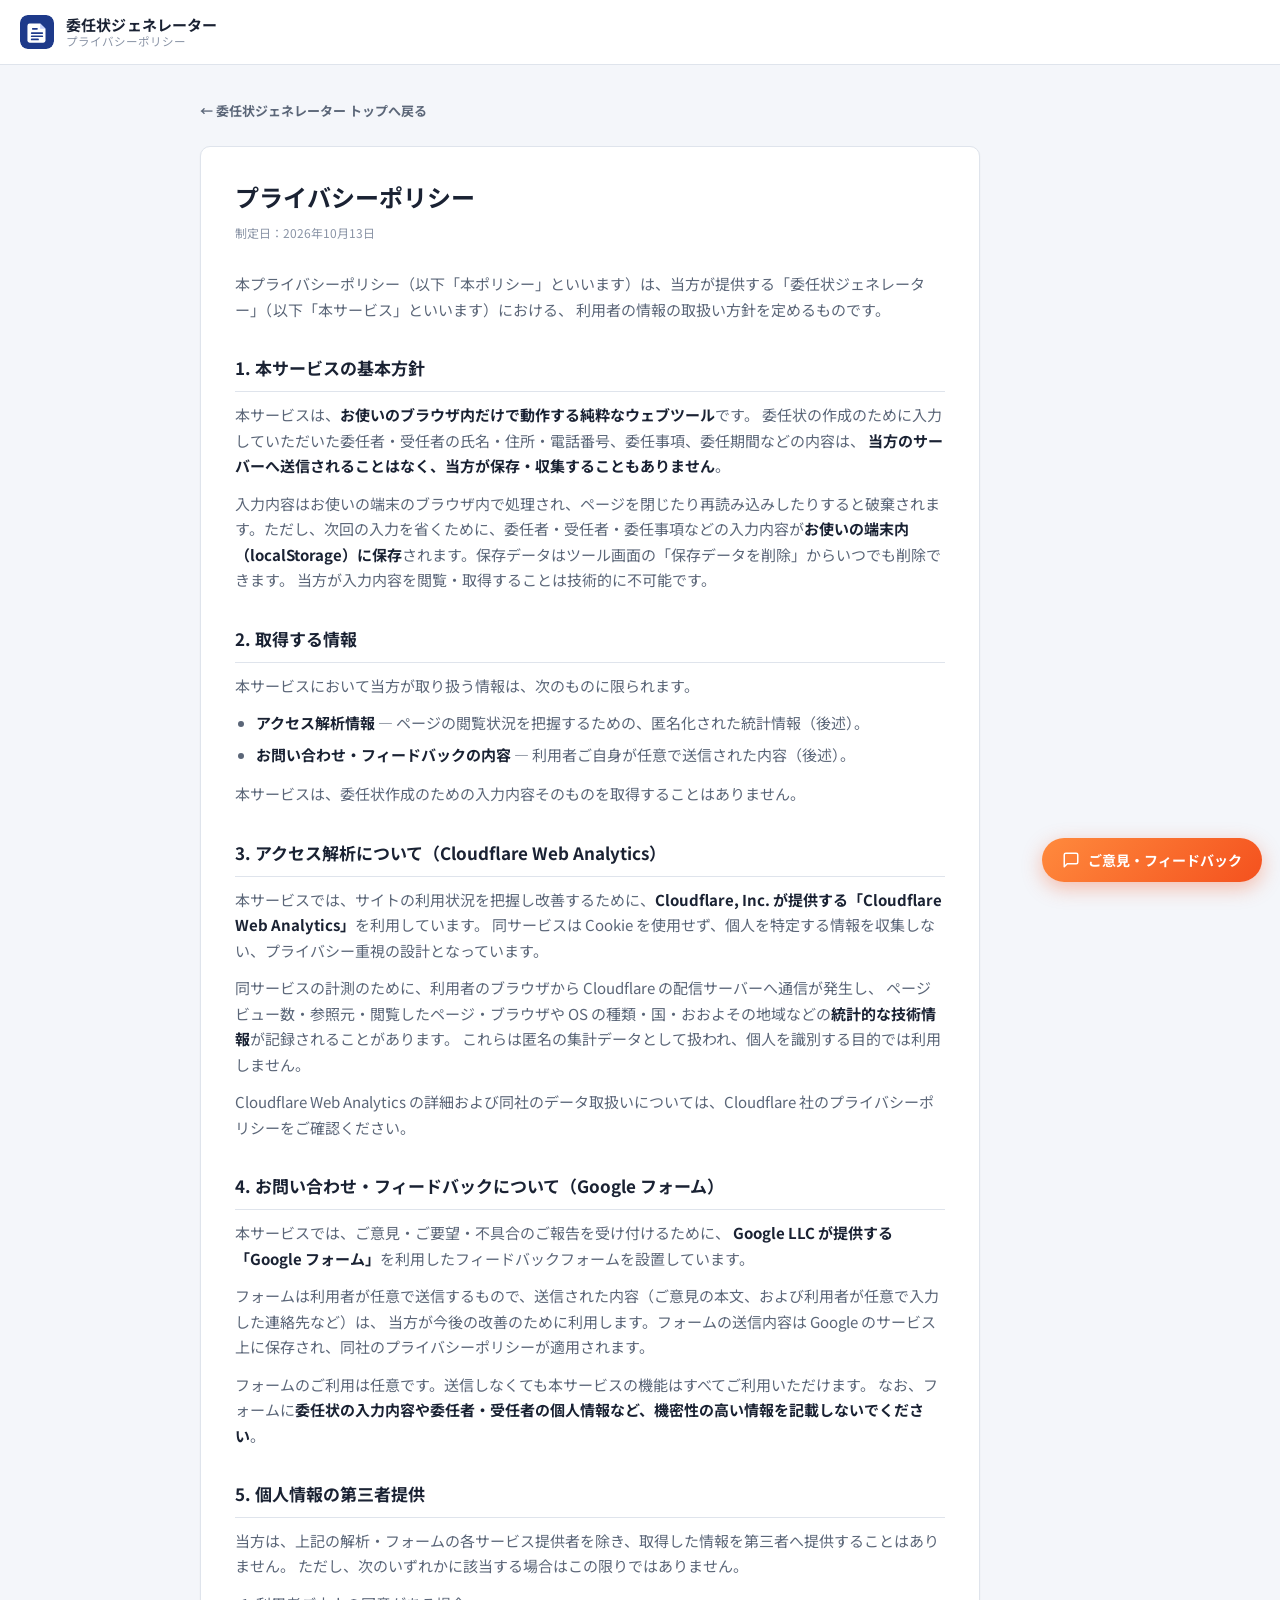
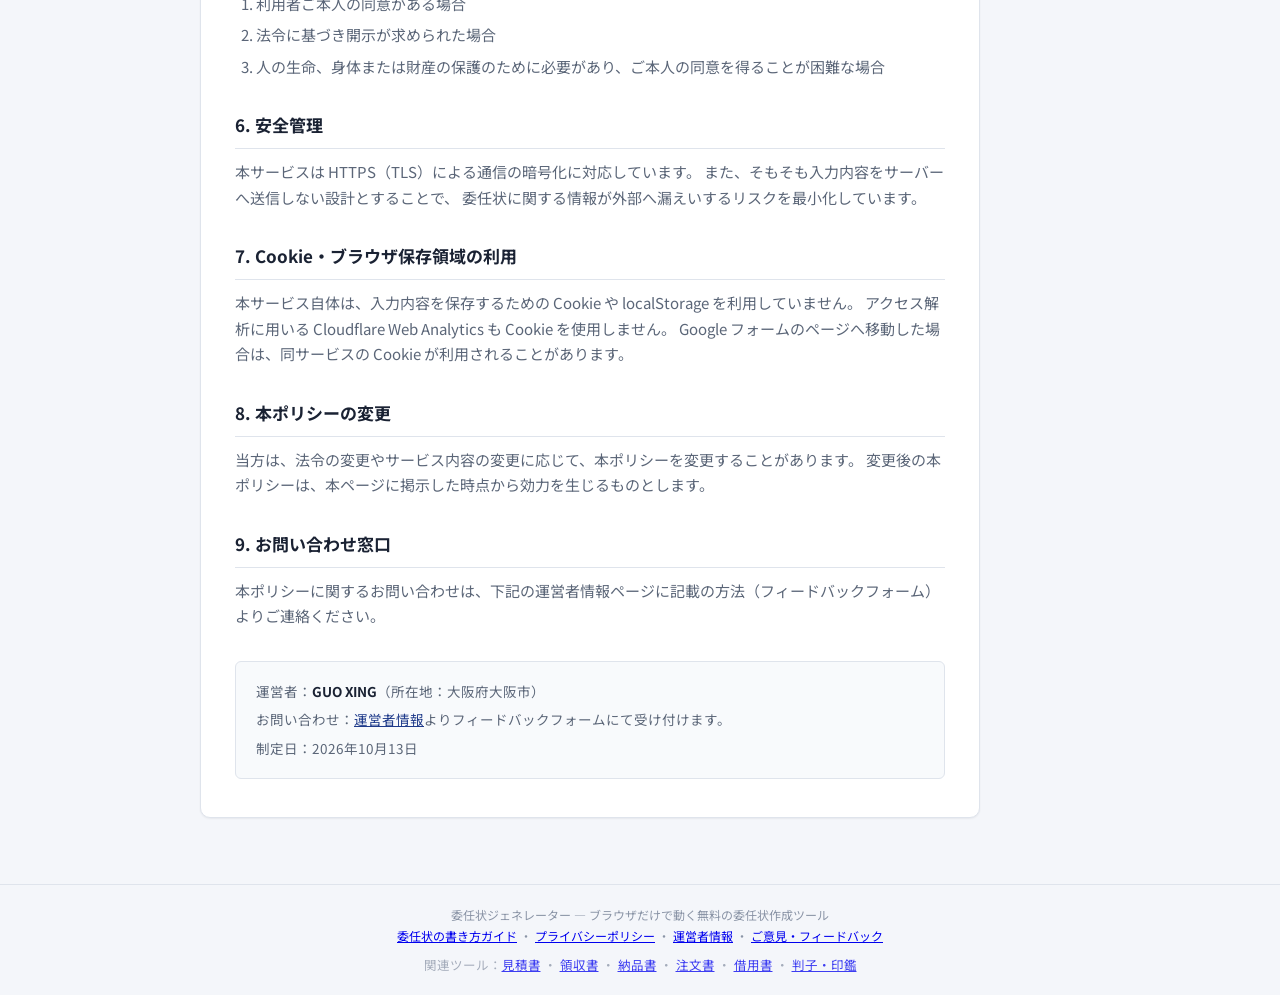
==== commit 51a1c6d9: "リテンション：入力内容を端末内に保存し、次回復元する（委任状）" ====
--- a/privacy.html
+++ b/privacy.html
@@ -65,7 +65,7 @@
           <strong>当方のサーバーへ送信されることはなく、当方が保存・収集することもありません</strong>。
         </p>
         <p>
-          入力内容はお使いの端末のブラウザ内メモリ上でのみ処理され、ページを閉じたり再読み込みしたりすると破棄されます。
+          入力内容はお使いの端末のブラウザ内で処理され、ページを閉じたり再読み込みしたりすると破棄されます。ただし、次回の入力を省くために、委任者・受任者・委任事項などの入力内容が<strong>お使いの端末内（localStorage）に保存</strong>されます。保存データはツール画面の「保存データを削除」からいつでも削除できます。
           当方が入力内容を閲覧・取得することは技術的に不可能です。
         </p>
 
--- a/style.css
+++ b/style.css
@@ -295,9 +295,30 @@
 
 .radio-row input[type="radio"] { accent-color: var(--c-accent); width: 15px; height: 15px; }
 
+/* 書式フィールド内のラジオは詰めて表示する */
+.field .radio-row { margin-bottom: 0; }
+.field .radio-row label { margin-bottom: 0; }
+
 /* ---------------- プレビュー ---------------- */
 
-.preview-pane { position: static; }
+.preview-pane {
+  position: sticky;
+  top: 88px;
+  align-self: start;
+  max-height: calc(100vh - 104px);
+  overflow-y: auto;
+  padding: 2px 4px 16px;
+  scrollbar-gutter: stable;
+}
+
+@media (max-width: 980px) {
+  .preview-pane {
+    position: static;
+    max-height: none;
+    overflow: visible;
+    padding: 0;
+  }
+}
 
 .preview-bar {
   display: flex;
@@ -333,6 +354,14 @@
   font-size: 13px;
   line-height: 1.75;
 }
+
+/* 書式: 字体（紙面ルートに class を付与。印刷時もそのまま継承される） */
+.paper.font-mincho { font-family: var(--font-serif); }
+/* 既定の紙面は明朝。ゴシックを選んだときだけ sans に切り替える */
+.paper.font-gothic { font-family: var(--font); }
+
+/* 書式: 太字（紙面全体の基準ウェイト。見出し等の個別指定はそのまま活かす） */
+.paper.weight-bold { font-weight: 700; }
 
 /* 宛先 + 作成日 */
 
@@ -641,6 +670,7 @@
     gap: 0 !important;
     position: static !important;
     overflow: visible !important;
+    max-height: none !important;
     box-shadow: none !important;
     border: 0 !important;
     background: transparent !important;
@@ -759,3 +789,28 @@
   .feedback-fab { right: 14px; bottom: 14px; padding: 11px 16px; font-size: 13px; }
   .feedback-fab svg { width: 16px; height: 16px; }
 }
+
+/* ===== モバイル：入力欄のフォントを16pxに（iOSの自動ズーム防止） ===== */
+@media (max-width: 720px) {
+  input, select, textarea { font-size: 16px !important; }
+}
+
+/* ===== 前回入力の復元ヒント（この端末内のみ） ===== */
+.profile-hint {
+  margin: 0 0 12px;
+  padding: 9px 12px;
+  display: flex;
+  flex-wrap: wrap;
+  align-items: center;
+  gap: 8px;
+  font-size: 12px;
+  color: var(--c-text-muted);
+  background: var(--c-surface-2);
+  border: 1px solid var(--c-border);
+  border-radius: 8px;
+}
+.profile-delete {
+  background: none; border: 0; padding: 0; cursor: pointer;
+  color: var(--c-text-faint); font-size: 11.5px; text-decoration: underline;
+}
+@media print { .profile-hint { display: none !important; } }
